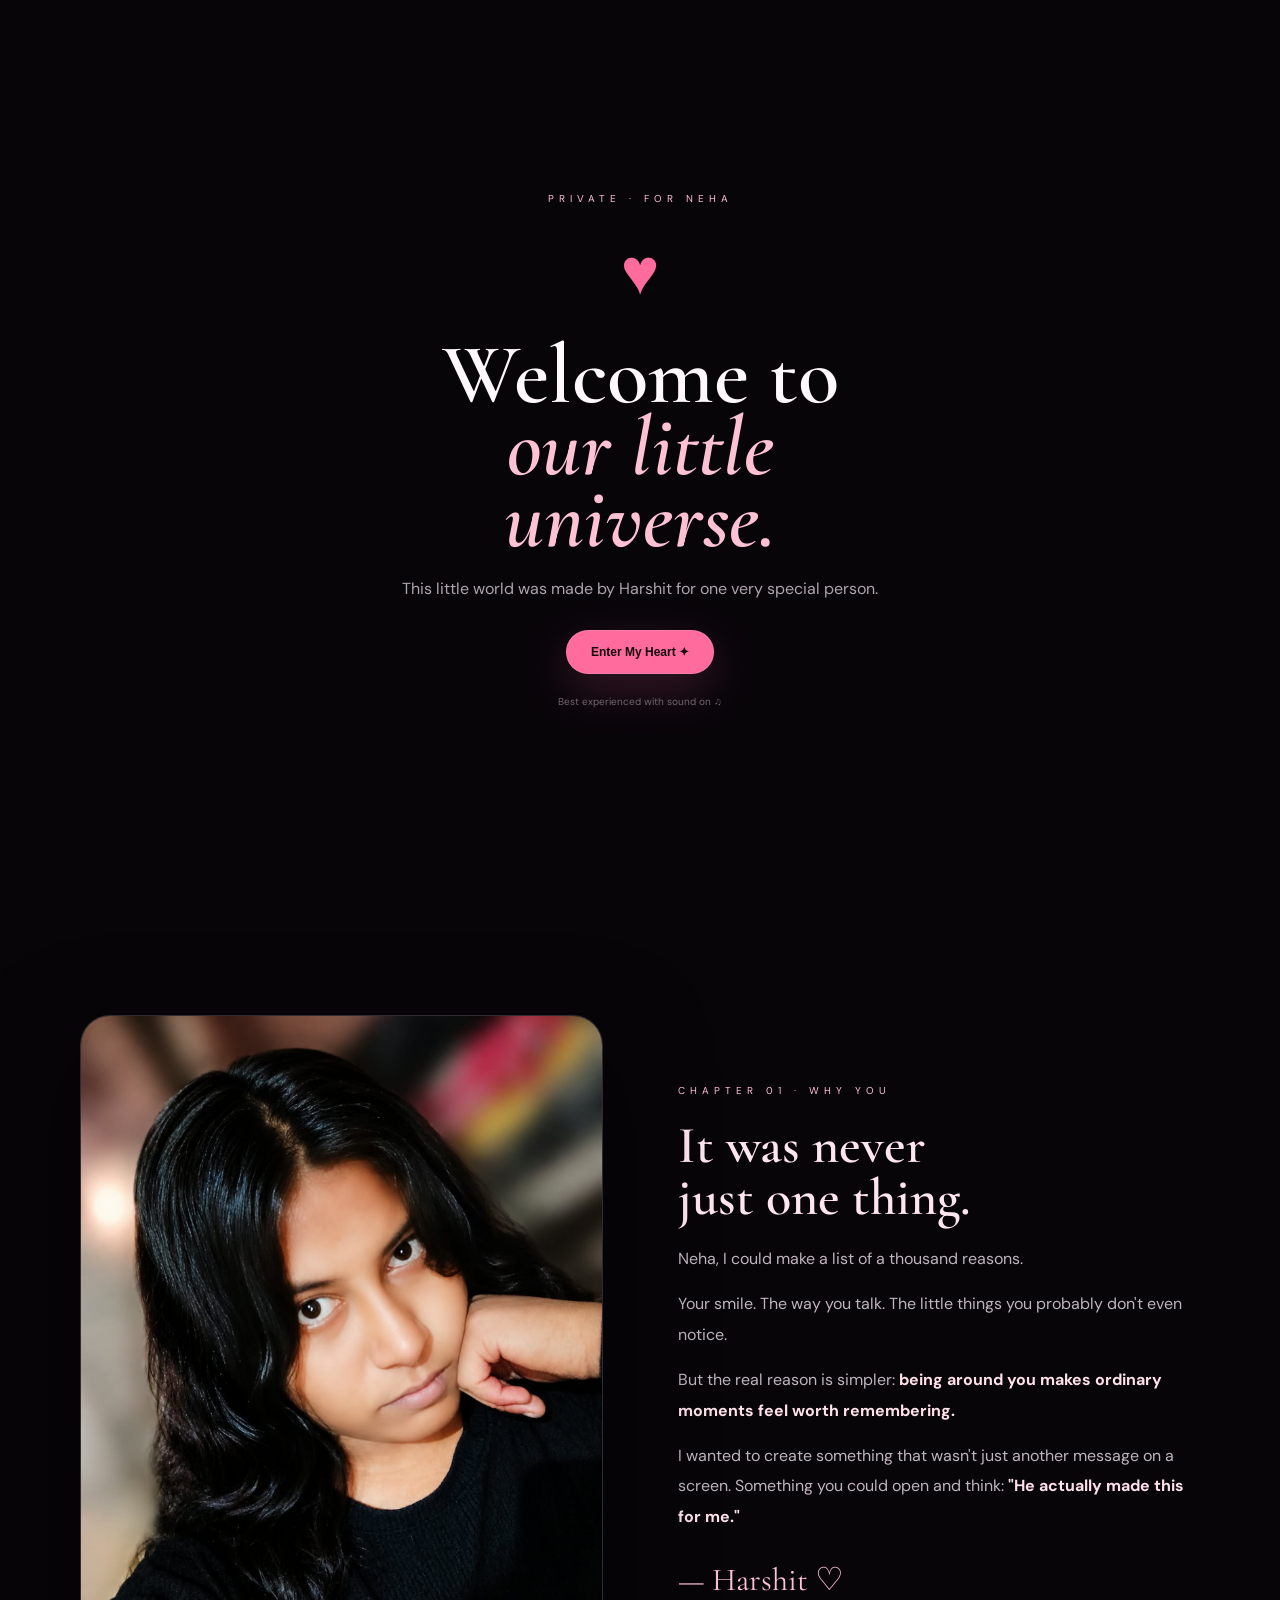
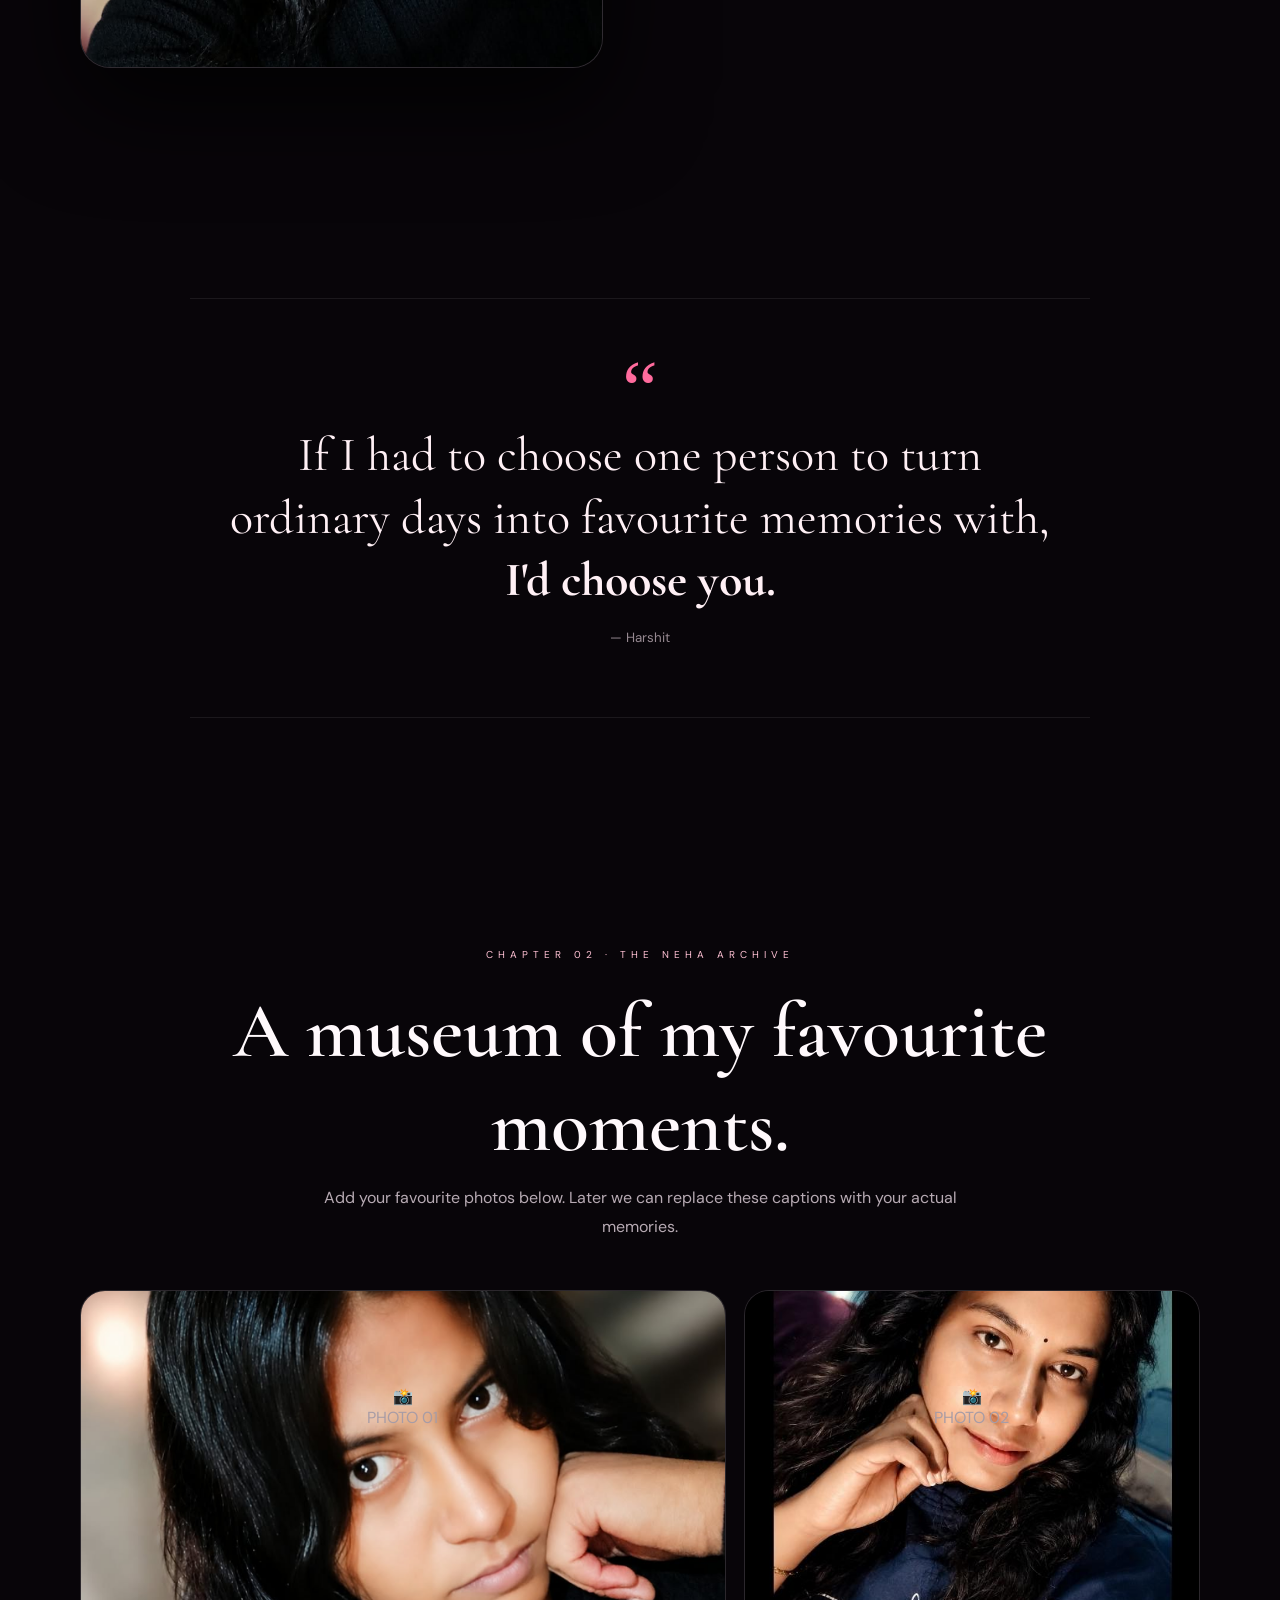
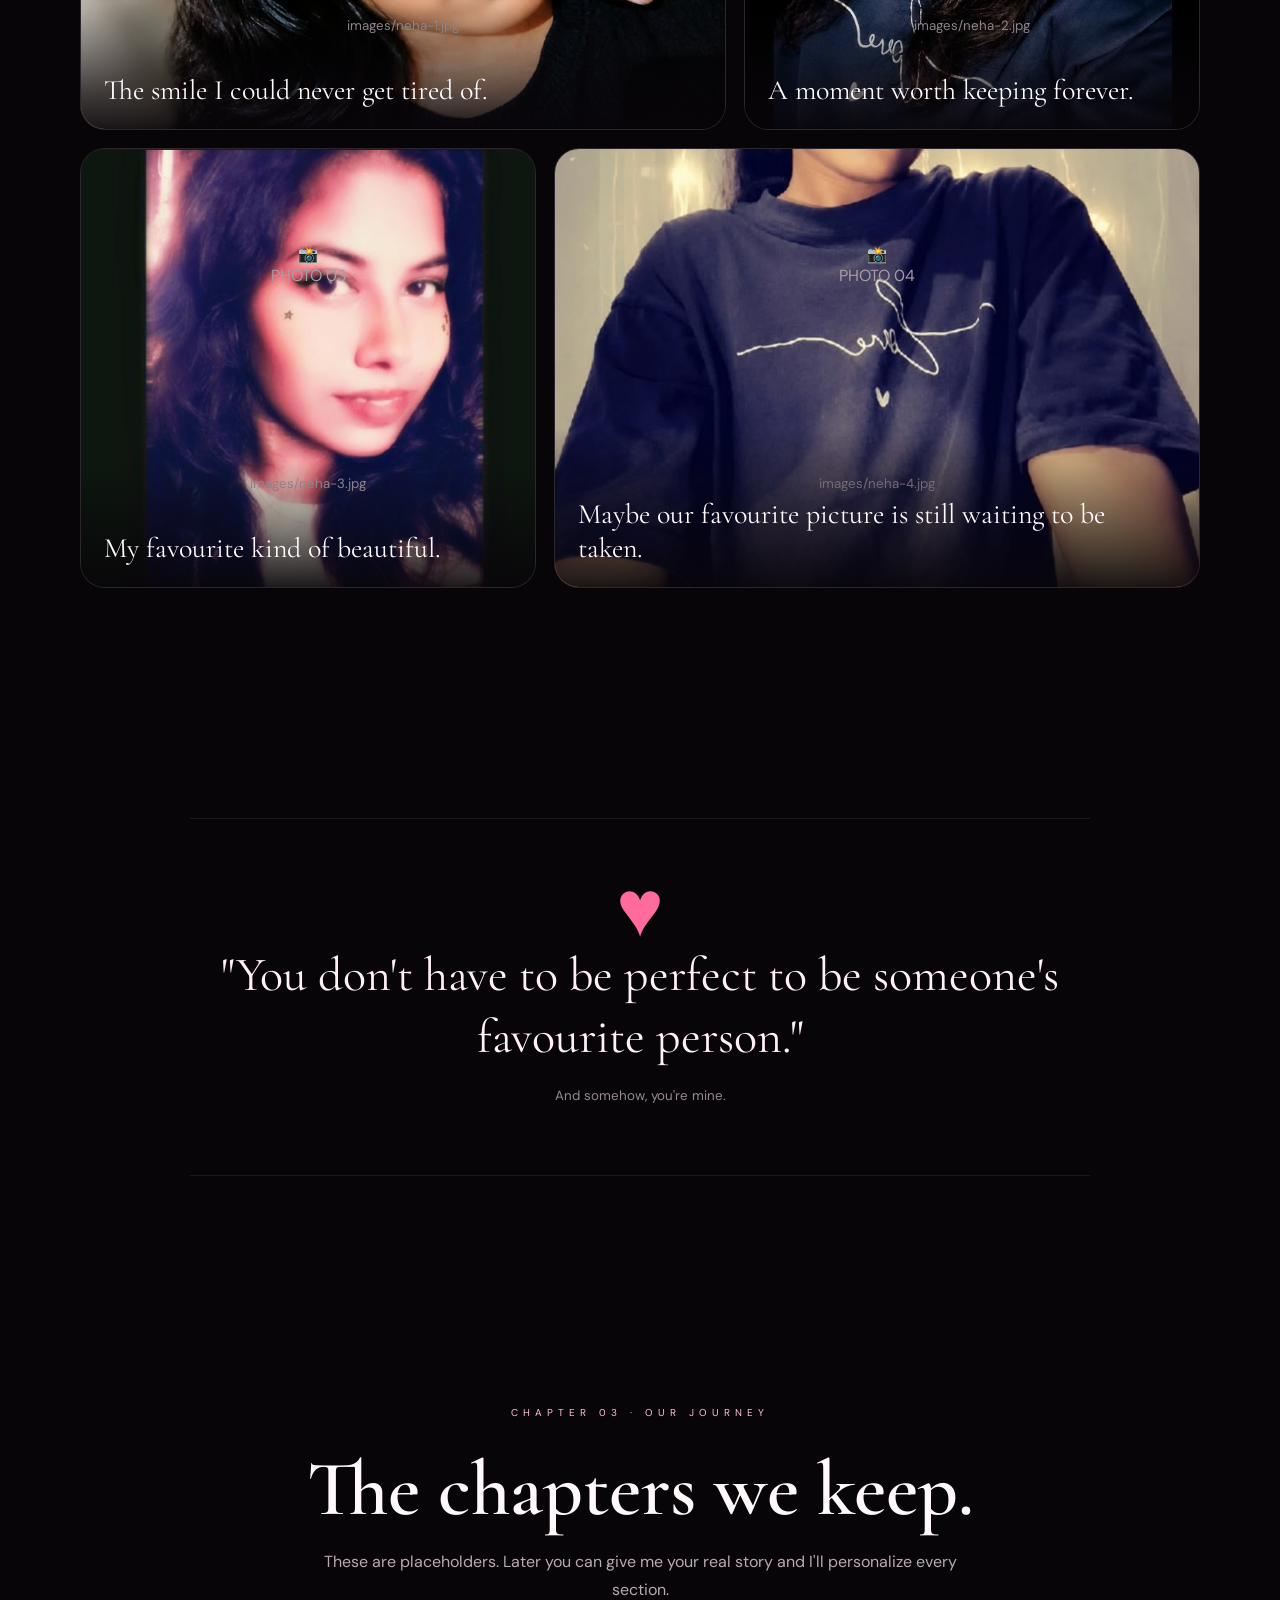
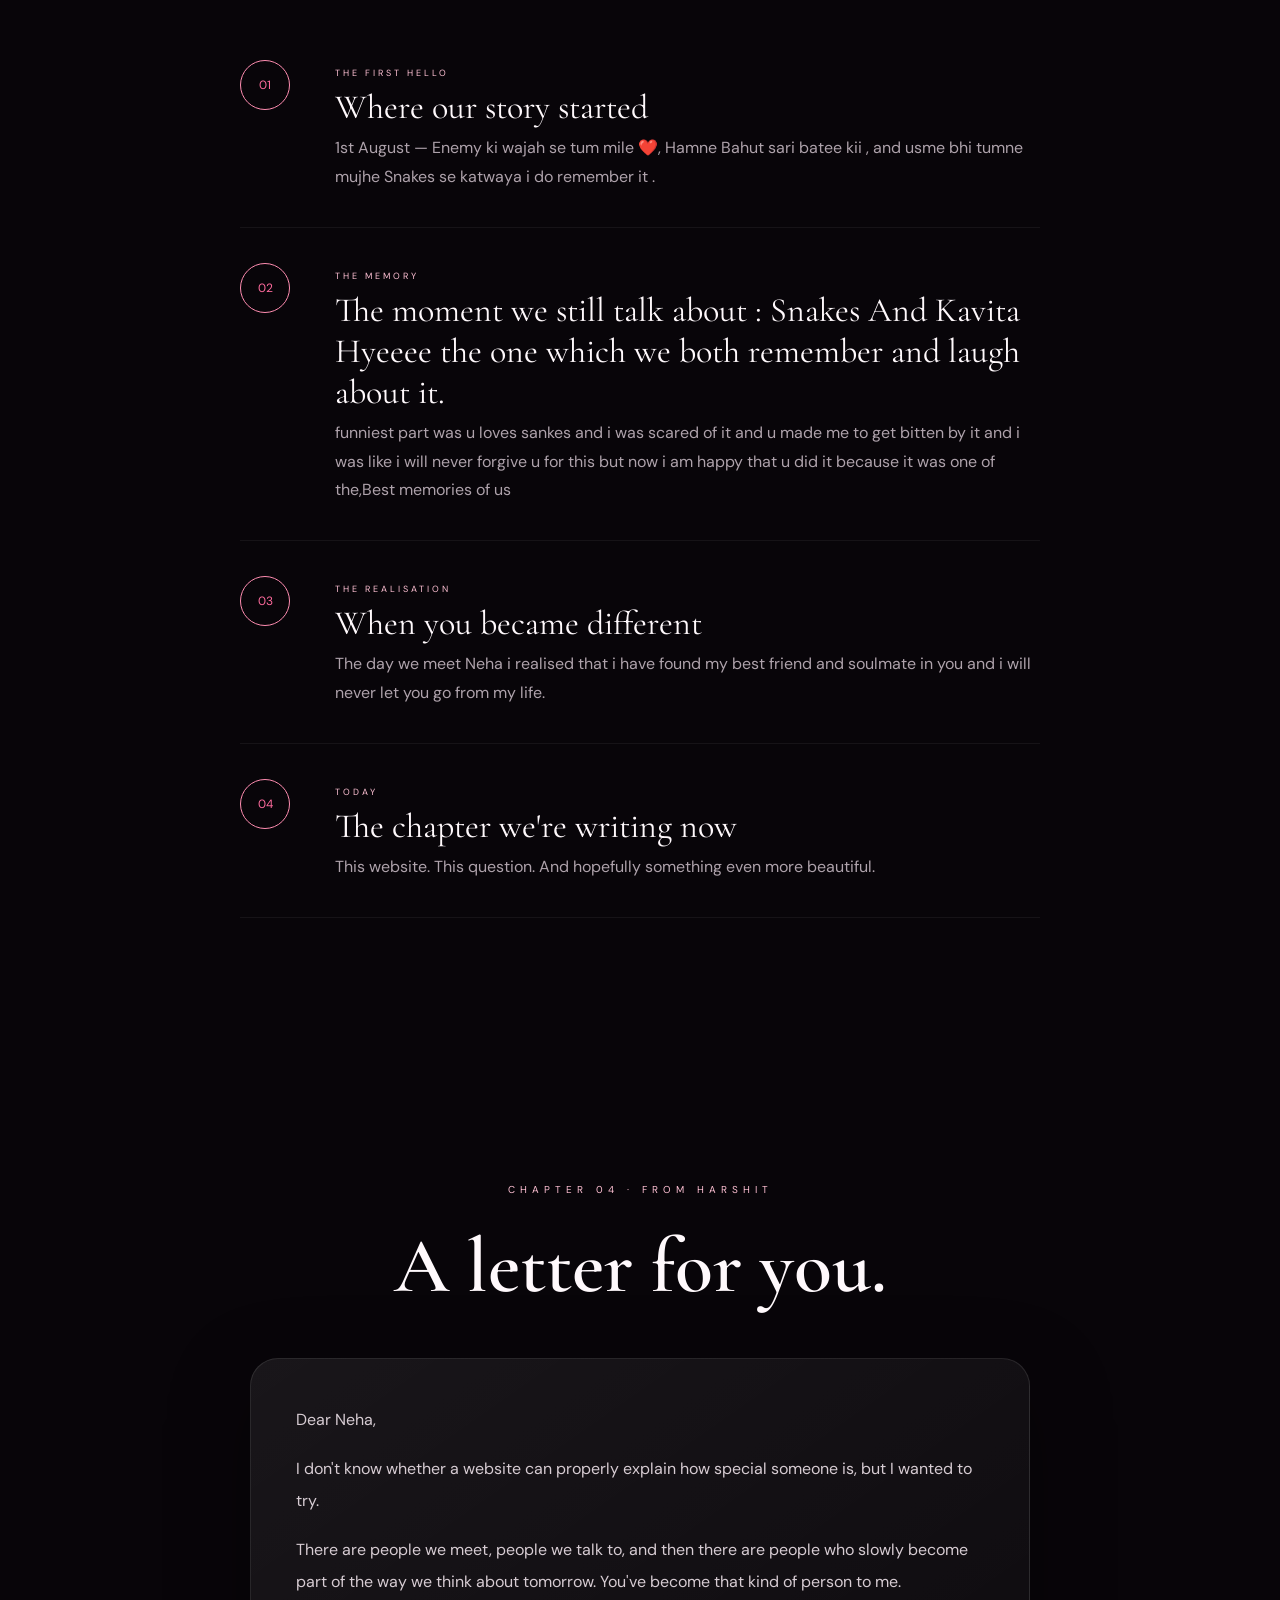
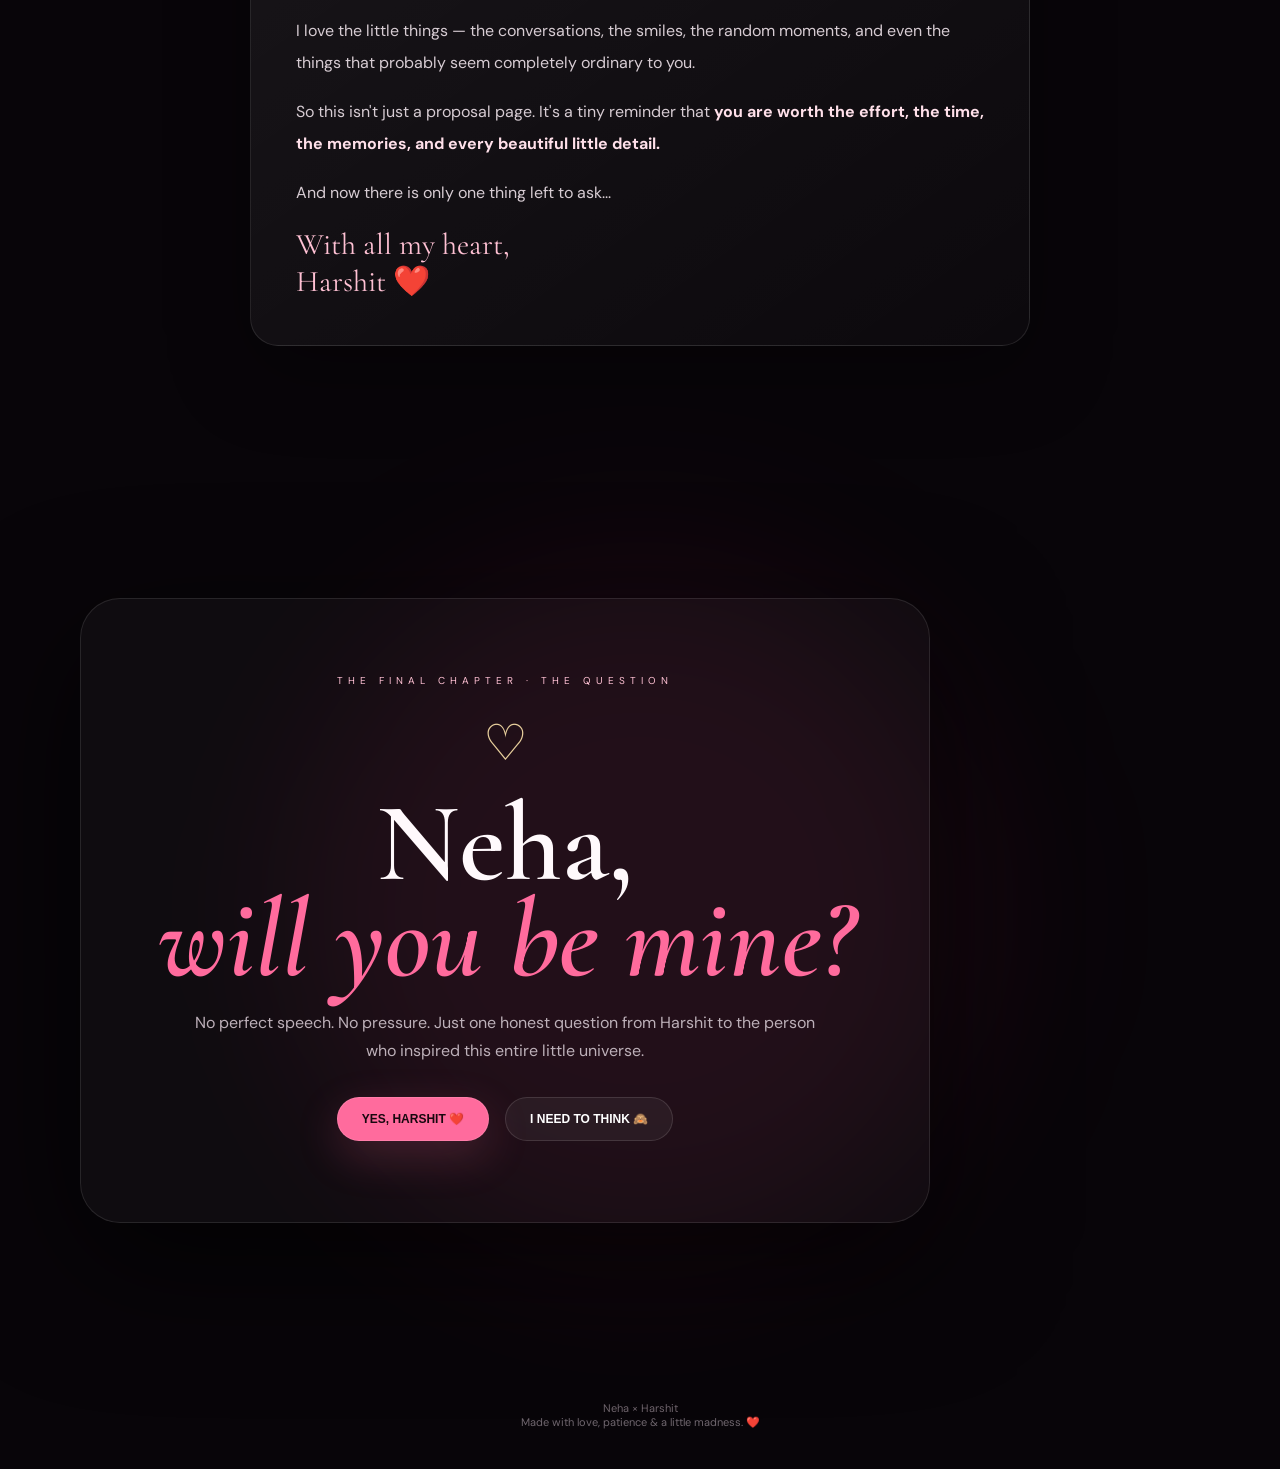
==== index.html @ 9fe224f8 "Rename love.html to index.html" ====
﻿<!DOCTYPE html>
<html lang="en">

<head>
    <meta charset="UTF-8">
    <meta name="viewport" content="width=device-width, initial-scale=1.0">

    <title>Neha × Harshit | Our Little Universe</title>

    <link rel="stylesheet" href="style.css">
</head>

<body>

    <!-- =========================
         LOADING SCREEN
    ========================== -->

    <div id="loader">
        <div class="loader-heart">♥</div>
        <p>building a little universe for Neha...</p>
    </div>


    <!-- =========================
         OPENING SCREEN
    ========================== -->

    <section id="gate" class="gate">

        <div class="gate-card">

            <div class="private-text">
                PRIVATE · FOR NEHA
            </div>

            <div class="big-heart">
                ♥
            </div>

            <h1>
                Welcome to<br>
                <i>our little universe.</i>
            </h1>

            <p>
                This little world was made by Harshit
                for one very special person.
            </p>

            <button id="enterBtn" class="btn primary">
                Enter My Heart ✦
            </button>

            <small>
                Best experienced with sound on ♫
            </small>

        </div>

    </section>


    <!-- =========================
         MUSIC
    ========================== -->

    <audio id="music" loop>
        <source src="music.mp3" type="audio/mpeg">
    </audio>

    <button id="musicBtn" class="music-btn">
        ♫
    </button>


    <!-- =========================
         NAVIGATION
    ========================== -->

    <nav>

        <div class="nav-inner">

            <a href="#home" class="logo">
                N <span>♥</span> H
            </a>

            <div class="nav-links">

                <a href="#story">Story</a>

                <a href="#gallery">Memories</a>

                <a href="#timeline">Journey</a>

                <a href="#letter">Letter</a>

                <a href="#proposal">♥</a>

            </div>

        </div>

    </nav>


    <main id="home">


        <!-- =========================
             HERO
        ========================== -->

        <section class="hero">

            <div class="orbit orbit-one"></div>
            <div class="orbit orbit-two"></div>

            <div class="hero-content reveal">

                <div class="eyebrow">
                    A DIGITAL LOVE LETTER
                </div>

                <h1>
                    Neha
                    <span>×</span>
                    Harshit
                </h1>

                <p class="hero-description">

                    Some people become memories.

                    <br>

                    <strong>
                        Some people become home.
                    </strong>

                </p>

                <div class="hero-buttons">

                    <a href="#story" class="btn primary">
                        Begin Our Story ↓
                    </a>

                    <a href="#gallery" class="btn glass">
                        Open Memories
                    </a>

                </div>

            </div>

            <div class="scroll-hint">
                SCROLL TO DISCOVER
                <br>
                ↓
            </div>

        </section>



        <!-- =========================
             STORY
        ========================== -->

        <section id="story" class="section">

            <div class="wrap">

                <div class="split reveal">


                    <!-- MAIN PHOTO -->

                    <div class="photo-frame">

                        <img
                            src="neha-1.png"
                            alt="Neha"
                            onerror="this.style.display='none'; document.getElementById('mainPhotoFallback').style.display='grid';"
                        >

                        <div
                            id="mainPhotoFallback"
                            class="photo-fallback"
                        >

                            <div>

                                <span class="camera">
                                    📷
                                </span>

                                <strong>
                                    NEHA'S MAIN PHOTO
                                </strong>

                                <small>
                                    Put her photo here:
                                    <br>
                                    <code>
                                        images/neha-main.jpg
                                    </code>
                                </small>

                            </div>

                        </div>

                    </div>


                    <!-- STORY TEXT -->

                    <div class="story-content">

                        <div class="eyebrow">
                            CHAPTER 01 · WHY YOU
                        </div>

                        <h2>
                            It was never
                            <br>
                            just one thing.
                        </h2>

                        <p>
                            Neha, I could make a list of a thousand
                            reasons.
                        </p>

                        <p>
                            Your smile.
                            The way you talk.
                            The little things you probably don't
                            even notice.
                        </p>

                        <p>

                            But the real reason is simpler:

                            <strong>
                                being around you makes ordinary
                                moments feel worth remembering.
                            </strong>

                        </p>

                        <p>

                            I wanted to create something that wasn't
                            just another message on a screen.

                            Something you could open and think:

                            <strong>
                                "He actually made this for me."
                            </strong>

                        </p>

                        <div class="signature">
                            — Harshit ♡
                        </div>

                    </div>

                </div>

            </div>

        </section>



        <!-- =========================
             QUOTE
        ========================== -->

        <section class="section quote-section">

            <div class="wrap">

                <div class="quote reveal">

                    <div class="quote-mark">
                        “
                    </div>

                    <p>

                        If I had to choose one person
                        to turn ordinary days into
                        favourite memories with,

                        <strong>
                            I'd choose you.
                        </strong>

                    </p>

                    <small>
                        — Harshit
                    </small>

                </div>

            </div>

        </section>



        <!-- =========================
             PHOTO GALLERY
        ========================== -->

        <section id="gallery" class="section">

            <div class="wrap">

                <div class="eyebrow center">
                    CHAPTER 02 · THE NEHA ARCHIVE
                </div>

                <h2 class="section-title center">
                    A museum of my favourite moments.
                </h2>

                <p class="lead center">

                    Add your favourite photos below.
                    Later we can replace these captions
                    with your actual memories.

                </p>


                <div class="gallery">


                    <!-- PHOTO 1 -->

                    <figure class="memory memory-large reveal">

                        <img
                            src="neha-1.png"
                            alt="Neha memory"
                            onerror="this.style.display='none'"
                        >

                        <div class="image-placeholder">

                            📸

                            <br>

                            PHOTO 01

                            <small>
                                images/neha-1.jpg
                            </small>

                        </div>

                        <figcaption>
                            The smile I could never get tired of.
                        </figcaption>

                    </figure>



                    <!-- PHOTO 2 -->

                    <figure class="memory reveal">

                        <img
                            src="neha-2.jpeg"
                            alt="Neha memory"
                            onerror="this.style.display='none'"
                        >

                        <div class="image-placeholder">

                            📸

                            <br>

                            PHOTO 02

                            <small>
                                images/neha-2.jpg
                            </small>

                        </div>

                        <figcaption>
                            A moment worth keeping forever.
                        </figcaption>

                    </figure>



                    <!-- PHOTO 3 -->

                    <figure class="memory reveal">

                        <img
                            src="pta ni kon hai .png"
                            alt="Neha memory"
                            onerror="this.style.display='none'"
                        >

                        <div class="image-placeholder">

                            📸

                            <br>

                            PHOTO 03

                            <small>
                                images/neha-3.jpg
                            </small>

                        </div>

                        <figcaption>
                            My favourite kind of beautiful.
                        </figcaption>

                    </figure>



                    <!-- PHOTO 4 -->

                    <figure class="memory memory-large reveal">

                        <img
                            src="ggbilkul.jpeg  "
                            alt="Neha memory"
                            onerror="this.style.display='none'"
                        >

                        <div class="image-placeholder">

                            📸

                            <br>

                            PHOTO 04

                            <small>
                                images/neha-4.jpg
                            </small>

                        </div>

                        <figcaption>
                            Maybe our favourite picture is
                            still waiting to be taken.
                        </figcaption>

                    </figure>

                </div>

            </div>

        </section>



        <!-- =========================
             SECOND QUOTE
        ========================== -->

        <section class="section">

            <div class="wrap">

                <div class="quote reveal">

                    <div class="quote-mark">
                        ♥
                    </div>

                    <p>

                        "You don't have to be perfect
                        to be someone's favourite person."

                    </p>

                    <small>
                        And somehow, you're mine.
                    </small>

                </div>

            </div>

        </section>



        <!-- =========================
             TIMELINE
        ========================== -->

        <section id="timeline" class="section">

            <div class="wrap">

                <div class="eyebrow center">
                    CHAPTER 03 · OUR JOURNEY
                </div>

                <h2 class="section-title center">
                    The chapters we keep.
                </h2>

                <p class="lead center">

                    These are placeholders.
                    Later you can give me your real story
                    and I'll personalize every section.

                </p>


                <div class="timeline">


                    <article class="moment reveal">

                        <div class="moment-number">
                            01
                        </div>

                        <div>

                            <span>
                                THE FIRST HELLO
                            </span>

                            <h3>
                                Where our story started
                            </h3>

                            <p>
                                1st August — Enemy ki wajah se tum mile ❤️,
                                Hamne Bahut sari batee kii , and usme bhi tumne mujhe Snakes se katwaya i do remember it .
                            </p>

                        </div>

                    </article>



                    <article class="moment reveal">

                        <div class="moment-number">
                            02
                        </div>

                        <div>

                            <span>
                                THE MEMORY
                            </span>

                            <h3>
                                The moment we still talk about : Snakes And Kavita Hyeeee the one which we both remember and laugh about it.
                            </h3>

                            <p>
                                funniest part was u loves sankes and i was scared of it and u made me to get bitten by it and i was like i will never forgive u for this but now i am happy that u did it because it was one of the,Best memories of us 
                               
                            </p>

                        </div>

                    </article>



                    <article class="moment reveal">

                        <div class="moment-number">
                            03
                        </div>

                        <div>

                            <span>
                                THE REALISATION
                            </span>

                            <h3>
                                When you became different
                            </h3>

                            <p>
                                The day we meet Neha i realised that i have found my best friend and soulmate in you and i will never let you go from my life.
                            </p>

                        </div>

                    </article>



                    <article class="moment reveal">

                        <div class="moment-number">
                            04
                        </div>

                        <div>

                            <span>
                                TODAY
                            </span>

                            <h3>
                                The chapter we're writing now
                            </h3>

                            <p>
                                This website.
                                This question.
                                And hopefully something
                                even more beautiful.
                            </p>

                        </div>

                    </article>

                </div>

            </div>

        </section>



        <!-- =========================
             LOVE LETTER
        ========================== -->

        <section id="letter" class="section">

            <div class="wrap">

                <div class="eyebrow center">
                    CHAPTER 04 · FROM HARSHIT
                </div>

                <h2 class="section-title center">
                    A letter for you.
                </h2>

                <div class="letter reveal">

                    <p>
                        Dear Neha,
                    </p>

                    <p>

                        I don't know whether a website
                        can properly explain how special
                        someone is, but I wanted to try.

                    </p>

                    <p>

                        There are people we meet,
                        people we talk to, and then there
                        are people who slowly become part
                        of the way we think about tomorrow.

                        You've become that kind of person
                        to me.

                    </p>

                    <p>

                        I love the little things —
                        the conversations, the smiles,
                        the random moments, and even
                        the things that probably seem
                        completely ordinary to you.

                    </p>

                    <p>

                        So this isn't just a proposal page.

                        It's a tiny reminder that

                        <strong>
                            you are worth the effort,
                            the time, the memories,
                            and every beautiful little detail.
                        </strong>

                    </p>

                    <p>

                        And now there is only one thing
                        left to ask...

                    </p>

                    <div class="letter-sign">

                        With all my heart,

                        <br>

                        Harshit ❤️

                    </div>

                </div>

            </div>

        </section>



        <!-- =========================
             FINAL PROPOSAL
        ========================== -->

        <section id="proposal" class="proposal section">

            <div class="proposal-glow"></div>

            <div class="wrap">

                <div class="proposal-card reveal">

                    <div class="eyebrow">
                        THE FINAL CHAPTER · THE QUESTION
                    </div>

                    <div class="proposal-heart">
                        ♡
                    </div>

                    <h2>

                        Neha,

                        <br>

                        <i>
                            will you be mine?
                        </i>

                    </h2>

                    <p>

                        No perfect speech.
                        No pressure.

                        Just one honest question
                        from Harshit to the person
                        who inspired this entire
                        little universe.

                    </p>


                    <div class="choices">

                        <button
                            id="yesBtn"
                            class="btn primary"
                        >
                            YES, HARSHIT ❤️
                        </button>

                        <button
                            id="noBtn"
                            class="btn glass"
                        >
                            I NEED TO THINK 🙈
                        </button>

                    </div>


                    <div id="yesMessage">

                        <strong>
                            You just made one very
                            happy Harshit. 🥹❤️
                        </strong>

                        <br><br>

                        Now let's make the next
                        chapter ours.

                    </div>

                </div>

            </div>

        </section>

    </main>



    <!-- =========================
         FOOTER
    ========================== -->

    <footer>

        Neha × Harshit

        <br>

        Made with love, patience
        & a little madness. ❤️

    </footer>


    <script src="script.js"></script>

</body>

</html>
---- style.css ----
@import url('https://fonts.googleapis.com/css2?family=Cormorant+Garamond:wght@500;600;700&family=DM+Sans:wght@400;500;600;700&display=swap');


/* =========================
   VARIABLES
========================= */

:root {

    --background: #080509;

    --panel: #130e14;

    --pink: #ff6b9d;

    --rose: #ffc1d4;

    --gold: #e8cf9d;

    --white: #fff9fc;

    --muted: #b7aab3;

}


/* =========================
   RESET
========================= */

* {

    margin: 0;

    padding: 0;

    box-sizing: border-box;

}


html {

    scroll-behavior: smooth;

}


body {

    background: var(--background);

    color: var(--white);

    font-family: "DM Sans", sans-serif;

    overflow-x: hidden;

}


/* =========================
   BACKGROUND
========================= */

body::before {

    content: "";

    position: fixed;

    inset: 0;

    z-index: -3;

    background:

        radial-gradient(
            circle at 10% 10%,
            #8c174b55,
            transparent 28%
        ),

        radial-gradient(
            circle at 90% 20%,
            #55247b55,
            transparent 30%
        ),

        radial-gradient(
            circle at 50% 100%,
            #42152e55,
            transparent 36%
        ),

        #080509;

}


/* subtle cinematic texture */

body::after {

    content: "";

    position: fixed;

    inset: 0;

    pointer-events: none;

    z-index: 90;

    opacity: .12;

    background:

        linear-gradient(
            transparent 50%,
            rgba(255,255,255,.04) 50%
        );

    background-size: 100% 4px;

}


/* =========================
   CONTAINER
========================= */

.wrap {

    width: min(1120px, 92%);

    margin: auto;

}


.center {

    text-align: center;

}


/* =========================
   NAVIGATION
========================= */

nav {

    position: fixed;

    top: 0;

    left: 0;

    right: 0;

    z-index: 60;

    padding: 17px 0;

    background:

        linear-gradient(
            #080509ee,
            transparent
        );

    backdrop-filter: blur(10px);

}


.nav-inner {

    width: min(1120px, 92%);

    margin: auto;

    display: flex;

    justify-content: space-between;

    align-items: center;

}


.logo {

    font:

        28px "Cormorant Garamond";

    color: white;

    text-decoration: none;

}


.logo span {

    color: var(--pink);

}


.nav-links {

    display: flex;

    gap: 25px;

}


.nav-links a {

    font-size: 11px;

    letter-spacing: 1px;

    color: #d9ccd4;

    text-decoration: none;

    transition: .2s;

}


.nav-links a:hover {

    color: white;

}


/* =========================
   HERO
========================= */

.hero {

    min-height: 100vh;

    display: grid;

    place-items: center;

    text-align: center;

    position: relative;

    overflow: hidden;

    padding: 90px 0;

}


.hero-content {

    position: relative;

    z-index: 2;

}


.orbit {

    position: absolute;

    border:

        1px solid

        rgba(255,255,255,.07);

    border-radius: 50%;

    width: 650px;

    height: 650px;

    animation:

        spin 35s linear infinite;

}


.orbit-one::after {

    content: "♥";

    position: absolute;

    top: -12px;

    left: 50%;

    color: var(--pink);

}


.orbit-two {

    width: 430px;

    height: 430px;

    animation-direction: reverse;

    animation-duration: 22s;

}


@keyframes spin {

    to {

        transform: rotate(360deg);

    }

}


.eyebrow {

    font-size: 10px;

    letter-spacing: 5px;

    color: var(--rose);

    margin-bottom: 23px;

}


.hero h1 {

    font:

        600 clamp(75px,14vw,155px)/.72

        "Cormorant Garamond";

    letter-spacing: -3px;

}


.hero h1 span {

    font-size: .55em;

    color: var(--rose);

    font-style: italic;

}


.hero-description {

    font-size: 17px;

    line-height: 1.9;

    color: #cbbfc7;

    margin: 38px auto 25px;

}


.hero-buttons {

    margin-top: 20px;

}


.btn {

    border:

        1px solid

        rgba(255,255,255,.12);

    border-radius: 999px;

    padding: 14px 24px;

    margin: 6px;

    cursor: pointer;

    font-weight: 700;

    font-size: 12px;

    transition: .25s;

}


.btn:hover {

    transform:

        translateY(-3px)

        scale(1.02);

}


.primary {

    background: var(--pink);

    color: #17070e;

    box-shadow:

        0 15px 45px

        rgba(255,107,157,.2);

}


.glass {

    background: rgba(255,255,255,.05);

    color: white;

}


.scroll-hint {

    position: absolute;

    bottom: 28px;

    left: 50%;

    transform: translateX(-50%);

    font-size: 9px;

    letter-spacing: 3px;

    color: #80737c;

}


/* =========================
   SECTIONS
========================= */

.section {

    padding: 115px 0;

}


.section-title {

    font:

        600 clamp(45px,7vw,78px)

        "Cormorant Garamond";

}


.lead {

    max-width: 680px;

    margin: 12px auto 48px;

    color: var(--muted);

    line-height: 1.8;

}


/* =========================
   STORY
========================= */

.split {

    display: grid;

    grid-template-columns: 1fr 1fr;

    gap: 75px;

    align-items: center;

}


.photo-frame {

    aspect-ratio: 4 / 5;

    border-radius: 30px;

    overflow: hidden;

    background: var(--panel);

    border:

        1px solid

        rgba(255,255,255,.12);

    box-shadow:

        0 35px 100px

        rgba(0,0,0,.8);

    position: relative;

}


.photo-frame img {

    width: 100%;

    height: 100%;

    object-fit: cover;

}


.photo-fallback {

    height: 100%;

    display: grid;

    place-items: center;

    text-align: center;

    color: #a89ca5;

    padding: 30px;

}


.camera {

    display: block;

    font-size: 60px;

    margin-bottom: 15px;

}


.photo-fallback small {

    display: block;

    margin-top: 15px;

}


code {

    color: var(--rose);

}


.story-content h2 {

    font:

        600 52px/1

        "Cormorant Garamond";

    color: #ffe5ee;

    margin-bottom: 20px;

}


.story-content p {

    color: #c0b4bd;

    line-height: 1.9;

    margin-bottom: 15px;

}


.story-content strong {

    color: #ffe1ea;

}


.signature {

    font:

        32px "Cormorant Garamond";

    color: var(--rose);

    margin-top: 28px;

}


/* =========================
   QUOTES
========================= */

.quote {

    max-width: 900px;

    margin: auto;

    padding: 70px 25px;

    border-top:

        1px solid

        rgba(255,255,255,.08);

    border-bottom:

        1px solid

        rgba(255,255,255,.08);

    text-align: center;

}


.quote-mark {

    font:

        80px Georgia;

    color: var(--pink);

    line-height: .5;

}


.quote p {

    font:

        clamp(30px,4vw,48px)/1.3

        "Cormorant Garamond";

    margin: 15px 0;

    color: #fff0f5;

}


.quote small {

    color: #968991;

}


/* =========================
   GALLERY
========================= */

.gallery {

    display: grid;

    grid-template-columns:

        repeat(12, 1fr);

    gap: 18px;

}


.memory {

    height: 440px;

    border-radius: 25px;

    overflow: hidden;

    position: relative;

    background: var(--panel);

    border:

        1px solid

        rgba(255,255,255,.1);

}


.memory-large {

    grid-column: span 7;

}


.memory:not(.memory-large) {

    grid-column: span 5;

}


.memory img {

    width: 100%;

    height: 100%;

    object-fit: cover;

    transition: .7s;

}


.memory:hover img {

    transform: scale(1.06);

}


.memory figcaption {

    position: absolute;

    left: 0;

    right: 0;

    bottom: 0;

    padding:

        70px

        23px

        22px;

    background:

        linear-gradient(

            transparent,

            #080509e8

        );

    font:

        28px "Cormorant Garamond";

}


.image-placeholder {

    position: absolute;

    inset: 0;

    display: grid;

    place-items: center;

    text-align: center;

    color: #a89ca5;

}


.image-placeholder small {

    display: block;

}


/* =========================
   TIMELINE
========================= */

.timeline {

    max-width: 800px;

    margin:

        55px auto 0;

}


.moment {

    display: grid;

    grid-template-columns:

        70px 1fr;

    gap: 25px;

    margin: 35px 0;

    padding-bottom: 35px;

    border-bottom:

        1px solid

        rgba(255,255,255,.06);

}


.moment-number {

    height: 50px;

    width: 50px;

    border:

        1px solid

        #ff8db1;

    border-radius: 50%;

    display: grid;

    place-items: center;

    color: var(--pink);

    font-size: 12px;

}


.moment span {

    font-size: 9px;

    letter-spacing: 3px;

    color: var(--rose);

}


.moment h3 {

    font:

        34px "Cormorant Garamond";

    margin: 6px 0;

}


.moment p {

    color: #aea2ab;

    line-height: 1.8;

}


/* =========================
   LETTER
========================= */

.letter {

    max-width: 780px;

    margin:

        45px auto 0;

    padding: 45px;

    border-radius: 28px;

    background:

        linear-gradient(

            145deg,

            rgba(255,255,255,.07),

            rgba(255,255,255,.02)

        );

    border:

        1px solid

        rgba(255,255,255,.1);

    color: #d7ccd3;

    line-height: 2;

    box-shadow:

        0 25px 80px

        rgba(0,0,0,.35);

}


.letter p {

    margin-bottom: 17px;

}


.letter strong {

    color: #ffe0ea;

}


.letter-sign {

    font:

        30px "Cormorant Garamond";

    color: var(--rose);

}


/* =========================
   PROPOSAL
========================= */

.proposal {

    min-height: 100vh;

    display: grid;

    place-items: center;

    text-align: center;

    position: relative;

}


.proposal-glow {

    position: absolute;

    width: 700px;

    height: 700px;

    border-radius: 50%;

    background:

        rgba(255,54,122,.08);

    filter: blur(90px);

}


.proposal-card {

    position: relative;

    z-index: 2;

    width: min(850px,100%);

    padding: 75px 25px;

    border-radius: 40px;

    border:

        1px solid

        rgba(255,255,255,.1);

    background:

        rgba(255,255,255,.03);

    box-shadow:

        0 40px 130px

        rgba(0,0,0,.7);

}


.proposal-heart {

    font-size: 50px;

    color: var(--gold);

    animation: pulse 2s infinite;

}


@keyframes pulse {

    50% {

        transform: scale(1.13);

    }

}


.proposal-card h2 {

    font:

        600 clamp(62px,10vw,112px)/.86

        "Cormorant Garamond";

    margin: 20px 0;

}


.proposal-card h2 i {

    color: var(--pink);

}


.proposal-card > p {

    max-width: 620px;

    margin: auto;

    color: #bdb0b9;

    line-height: 1.8;

}


.choices {

    margin-top: 25px;

}


#yesMessage {

    display: none;

    color: #ffd4e2;

    font:

        30px "Cormorant Garamond";

    margin-top: 30px;

}


/* =========================
   FOOTER
========================= */

footer {

    text-align: center;

    padding: 40px;

    color: #6f666e;

    font-size: 11px;

}


/* =========================
   LOADING
========================= */

#loader {

    position: fixed;

    inset: 0;

    background: #080509;

    z-index: 2000;

    display: grid;

    place-items: center;

    text-align: center;

    transition: 1s;

}


#loader.done {

    opacity: 0;

    visibility: hidden;

}


.loader-heart {

    font-size: 70px;

    color: var(--pink);

    animation: heartbeat 1.4s infinite;

}


@keyframes heartbeat {

    50% {

        transform: scale(1.2);

    }

}


/* =========================
   OPENING SCREEN
========================= */

.gate {

    position: fixed;

    inset: 0;

    z-index: 1000;

    display: grid;

    place-items: center;

    background: #080509;

    transition: 1s;

}


.gate.hide {

    opacity: 0;

    visibility: hidden;

}


.gate-card {

    width: min(600px,90%);

    padding: 45px 25px;

    text-align: center;

}


.private-text {

    font-size: 10px;

    letter-spacing: 5px;

    color: var(--rose);

}


.big-heart {

    font-size: 65px;

    color: var(--pink);

    margin: 25px 0;

    animation: heartbeat 1.7s infinite;

}


.gate-card h1 {

    font:

        600 clamp(48px,9vw,85px)/.85

        "Cormorant Garamond";

    margin: 20px 0;

}


.gate-card h1 i {

    color: var(--rose);

}


.gate-card p {

    color: #afa3ac;

    line-height: 1.8;

    margin-bottom: 20px;

}


.gate-card small {

    display: block;

    color: #716770;

    margin-top: 15px;

    font-size: 10px;

}


/* =========================
   MUSIC
========================= */

.music-btn {

    position: fixed;

    right: 22px;

    bottom: 22px;

    z-index: 70;

    width: 48px;

    height: 48px;

    border-radius: 50%;

    border:

        1px solid

        rgba(255,255,255,.12);

    background: rgba(255,255,255,.05);

    color: white;

    cursor: pointer;

    font-size: 20px;

}


.music-btn.playing {

    background: var(--pink);

    color: #17070e;

}


/* =========================
   REVEAL ANIMATION
========================= */

.reveal {

    opacity: 0;

    transform: translateY(35px);

    transition: 1s;

}


.reveal.show {

    opacity: 1;

    transform: none;

}


/* =========================
   FLOATING HEARTS
========================= */

.heart {

    position: fixed;

    pointer-events: none;

    z-index: 90;

    animation:

        rise 5s linear forwards;

}


@keyframes rise {

    0% {

        transform:

            translateY(0)

            scale(.7);

        opacity: 0;

    }

    10% {

        opacity: 1;

    }

    100% {

        transform:

            translateY(-110vh)

            rotate(360deg);

        opacity: 0;

    }

}


/* =========================
   MOBILE
========================= */

@media(max-width:760px) {

    .nav-links {

        display: none;

    }


    .orbit {

        width: 360px;

        height: 360px;

    }


    .orbit-two {

        width: 240px;

        height: 240px;

    }


    .split {

        grid-template-columns: 1fr;

        gap: 35px;

    }


    .gallery {

        grid-template-columns: 1fr;

    }


    .memory,
    .memory-large {

        grid-column: span 1;

        height: 420px;

    }


    .moment {

        grid-template-columns:

            55px 1fr;

    }


    .letter {

        padding: 28px;

    }


    .section {

        padding: 85px 0;

    }

}
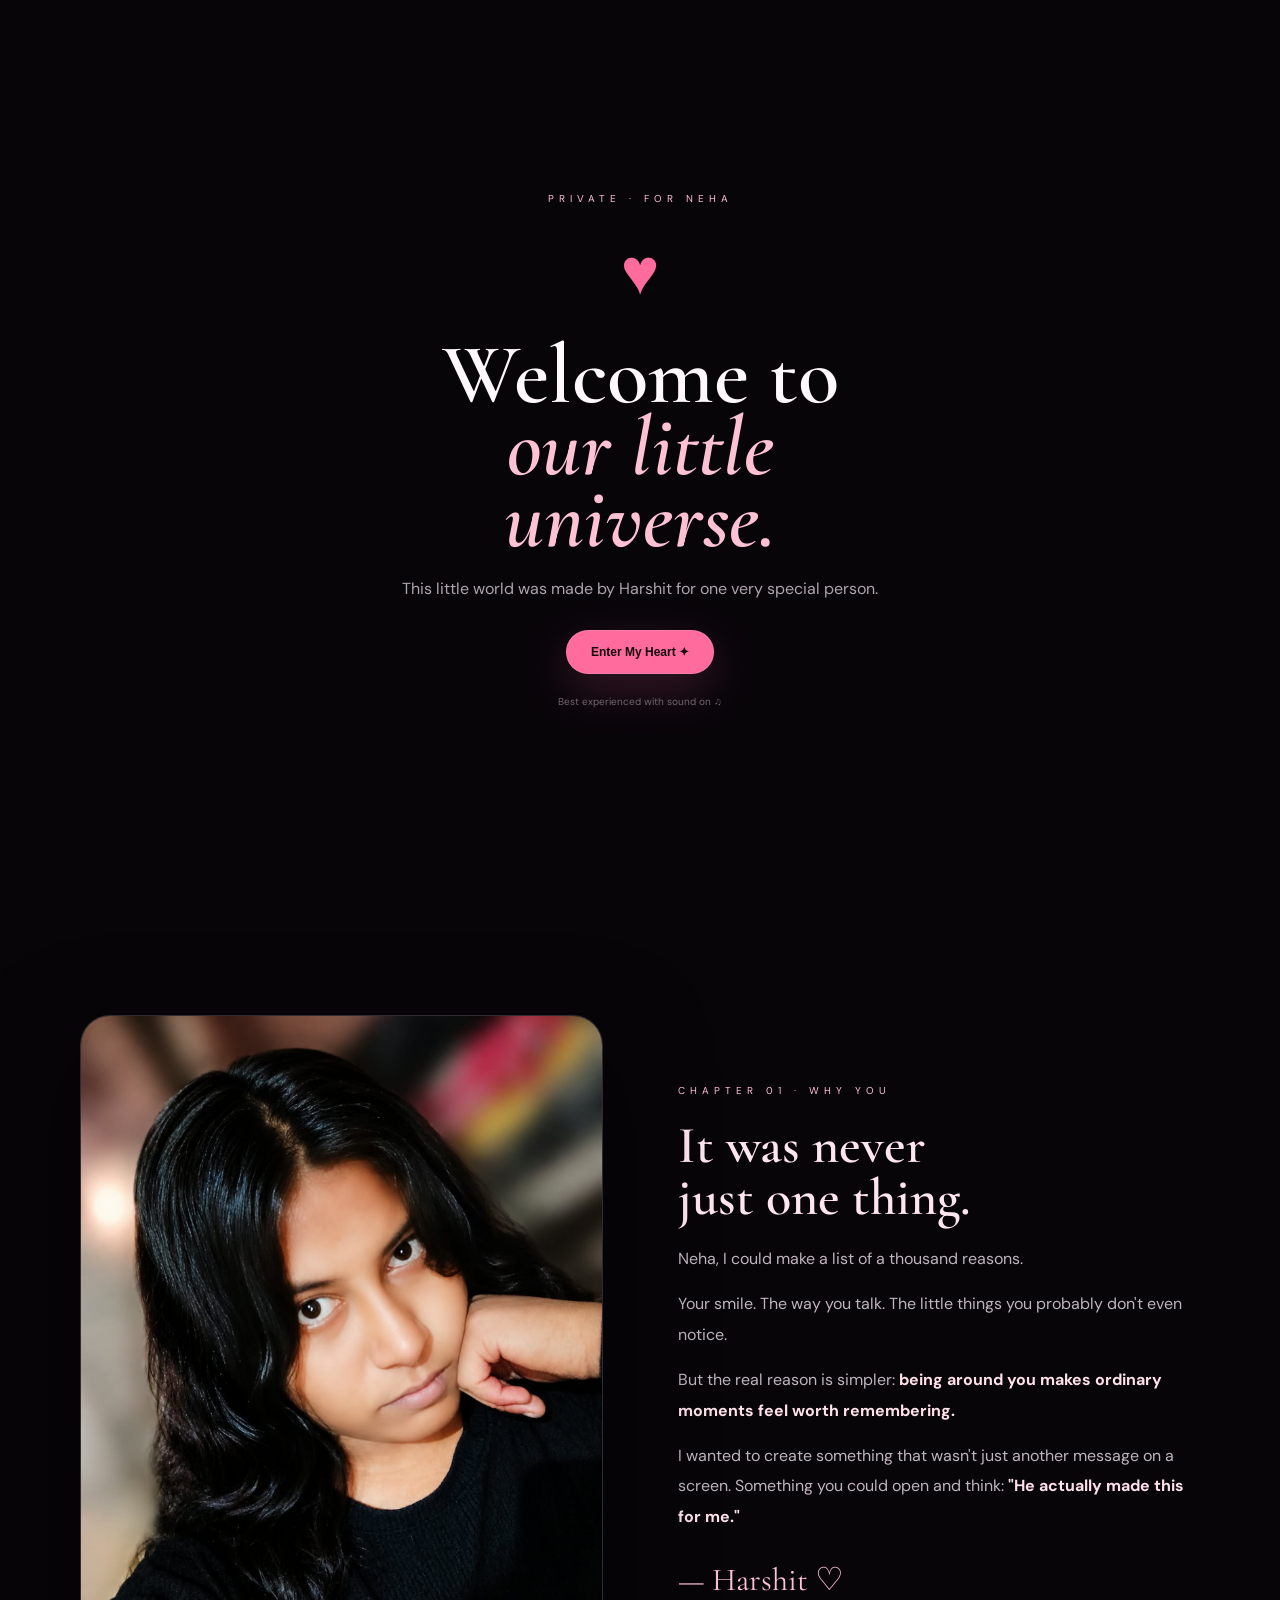
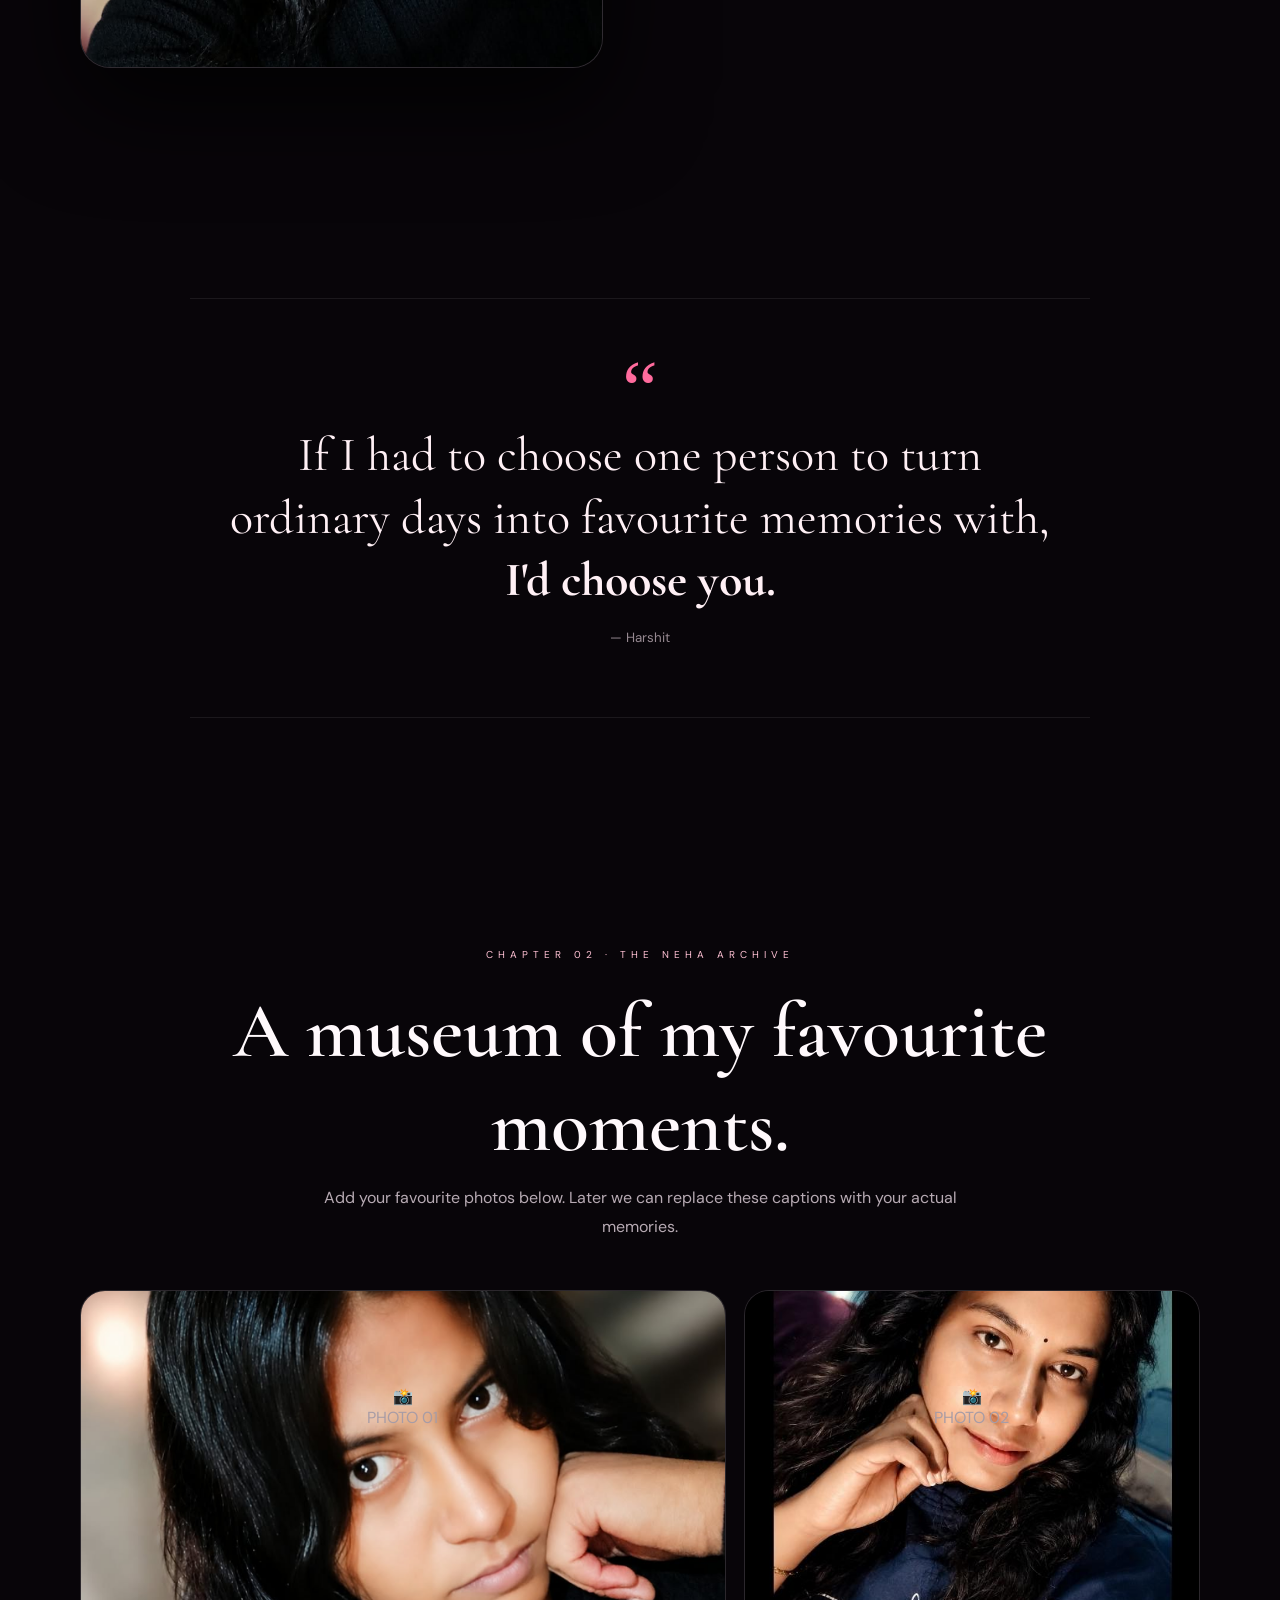
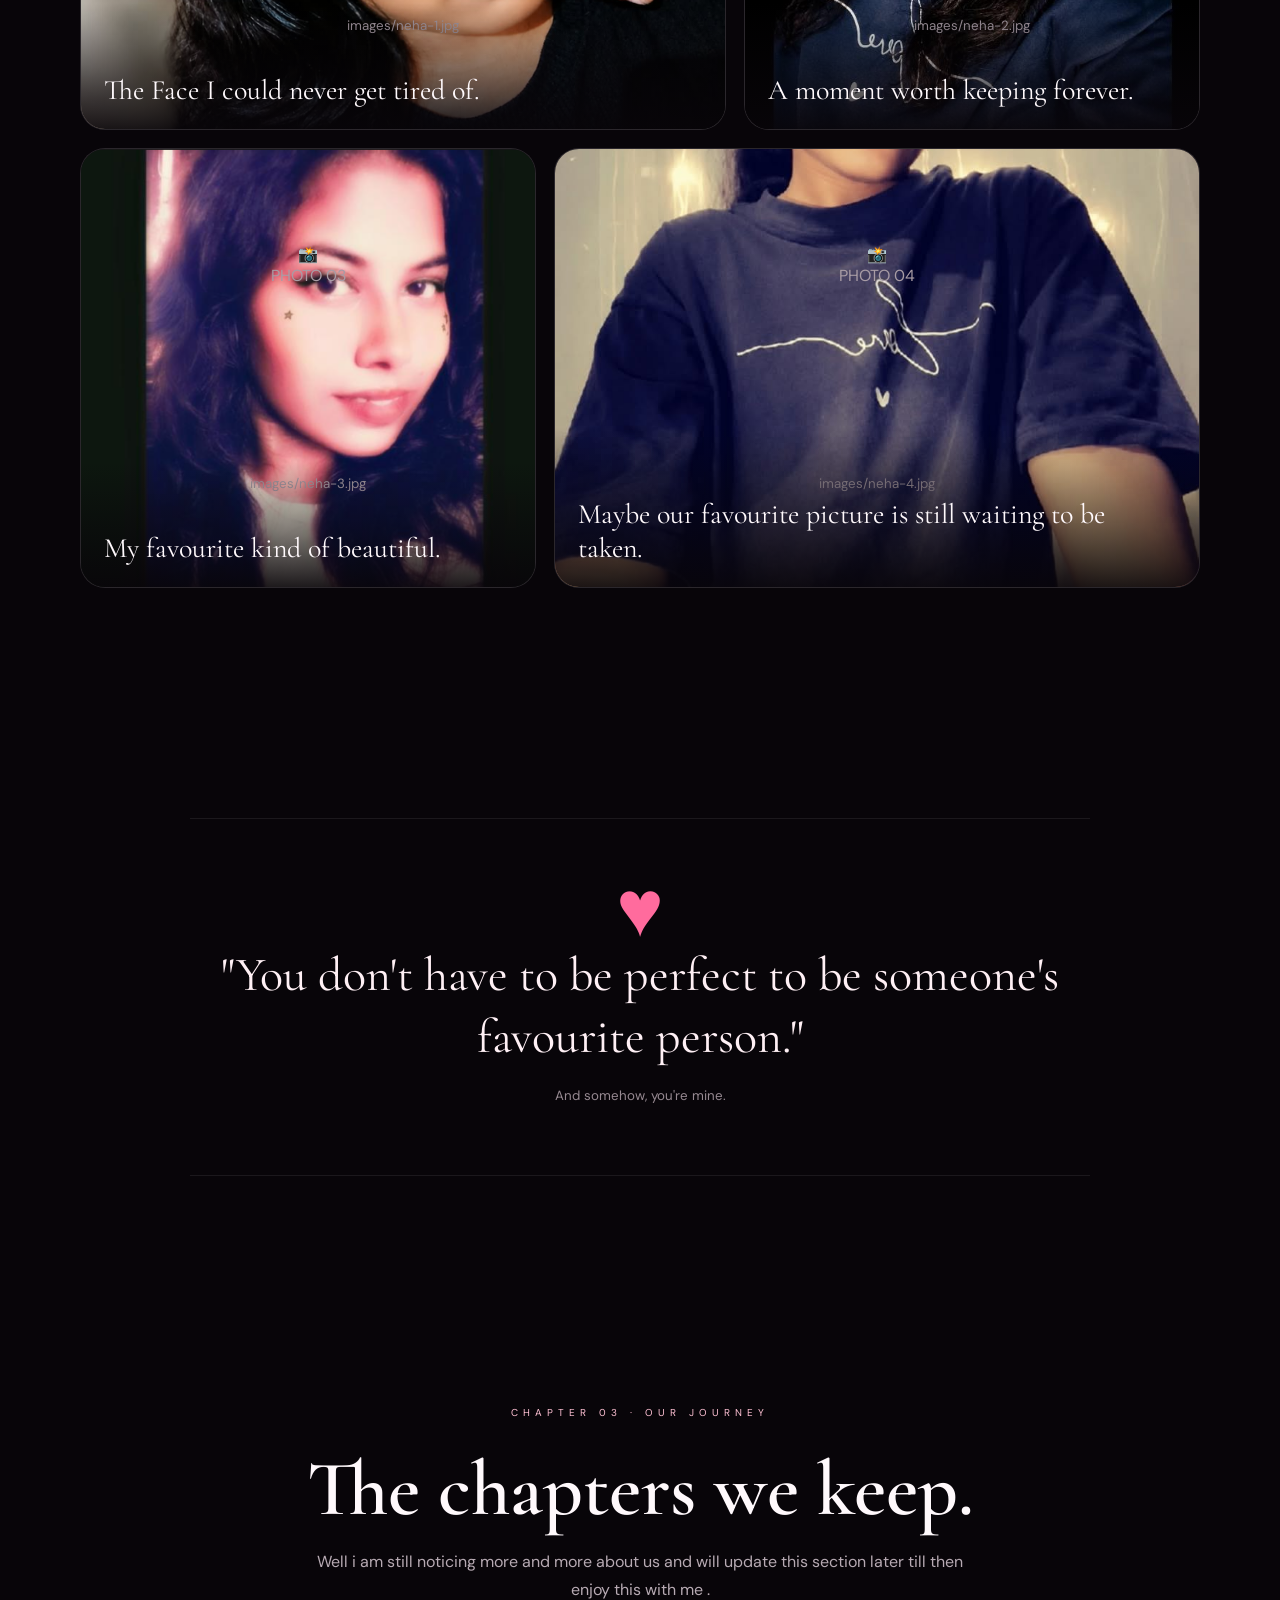
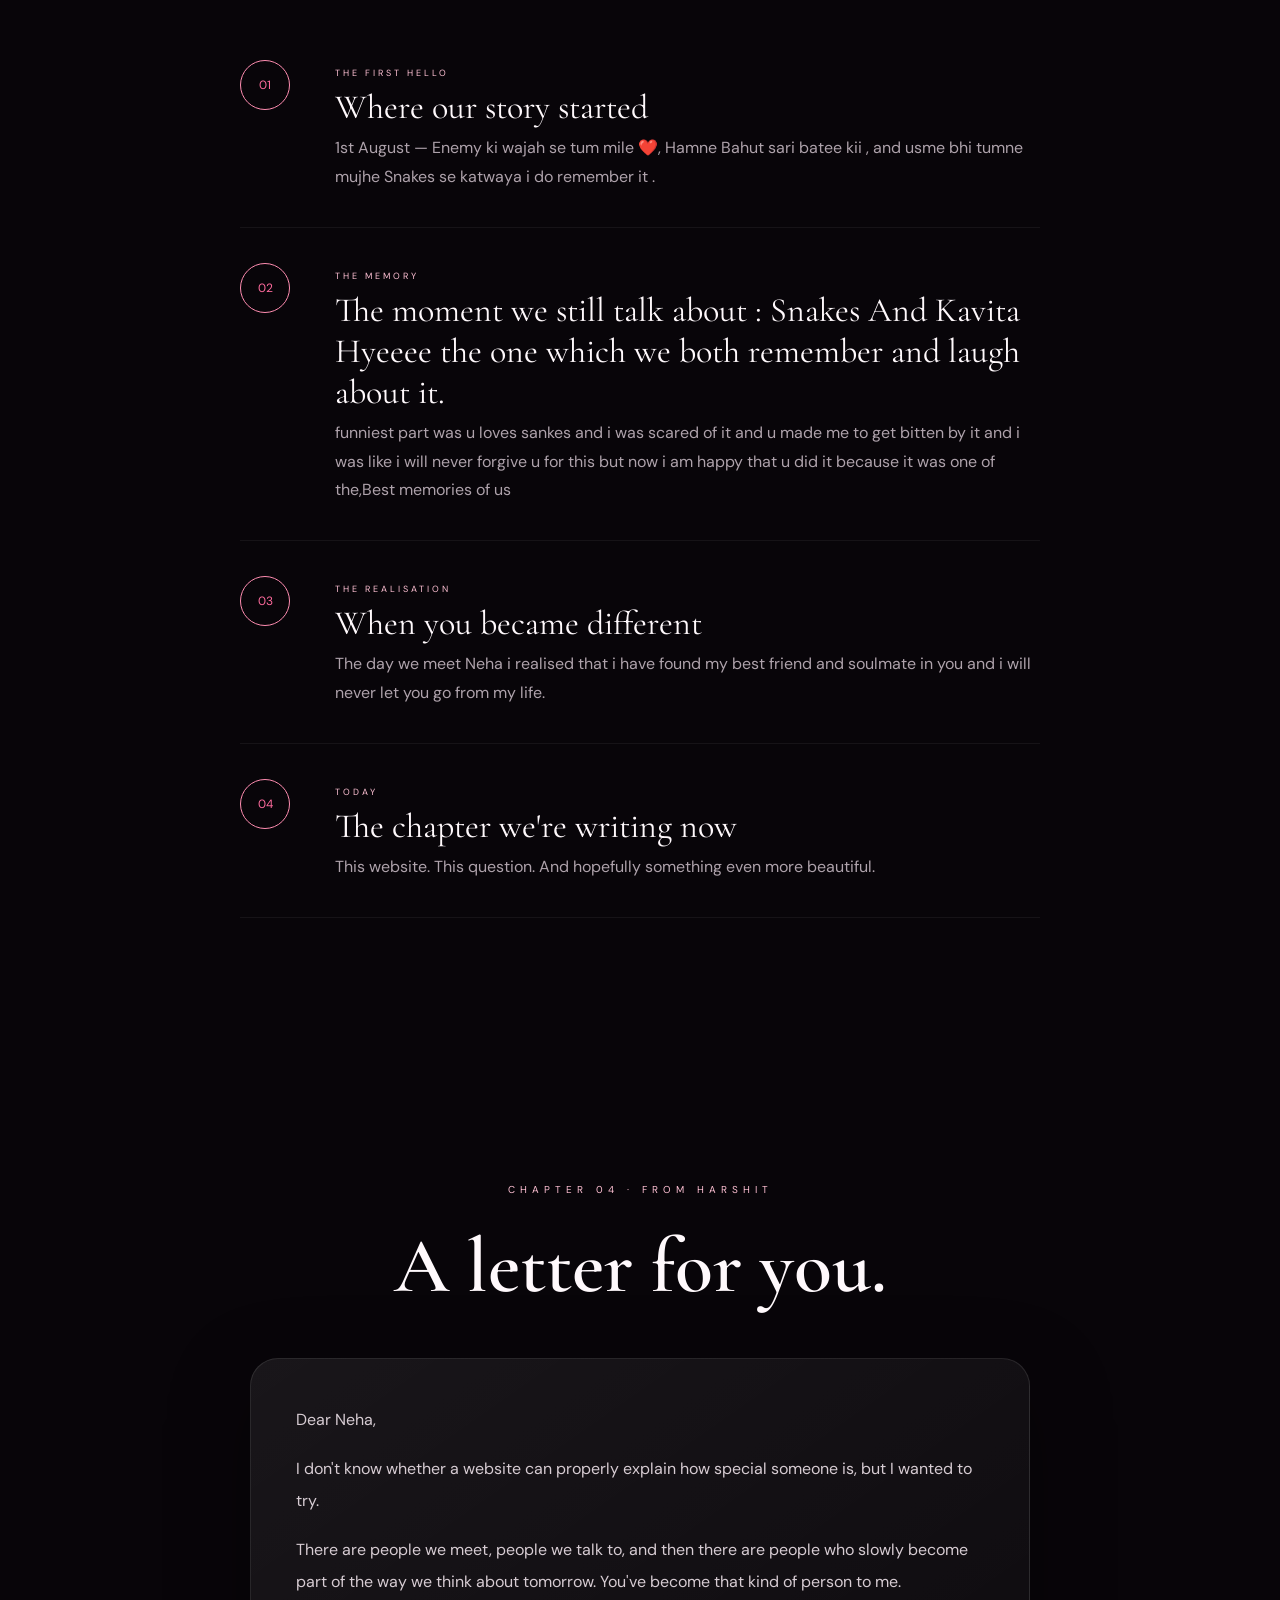
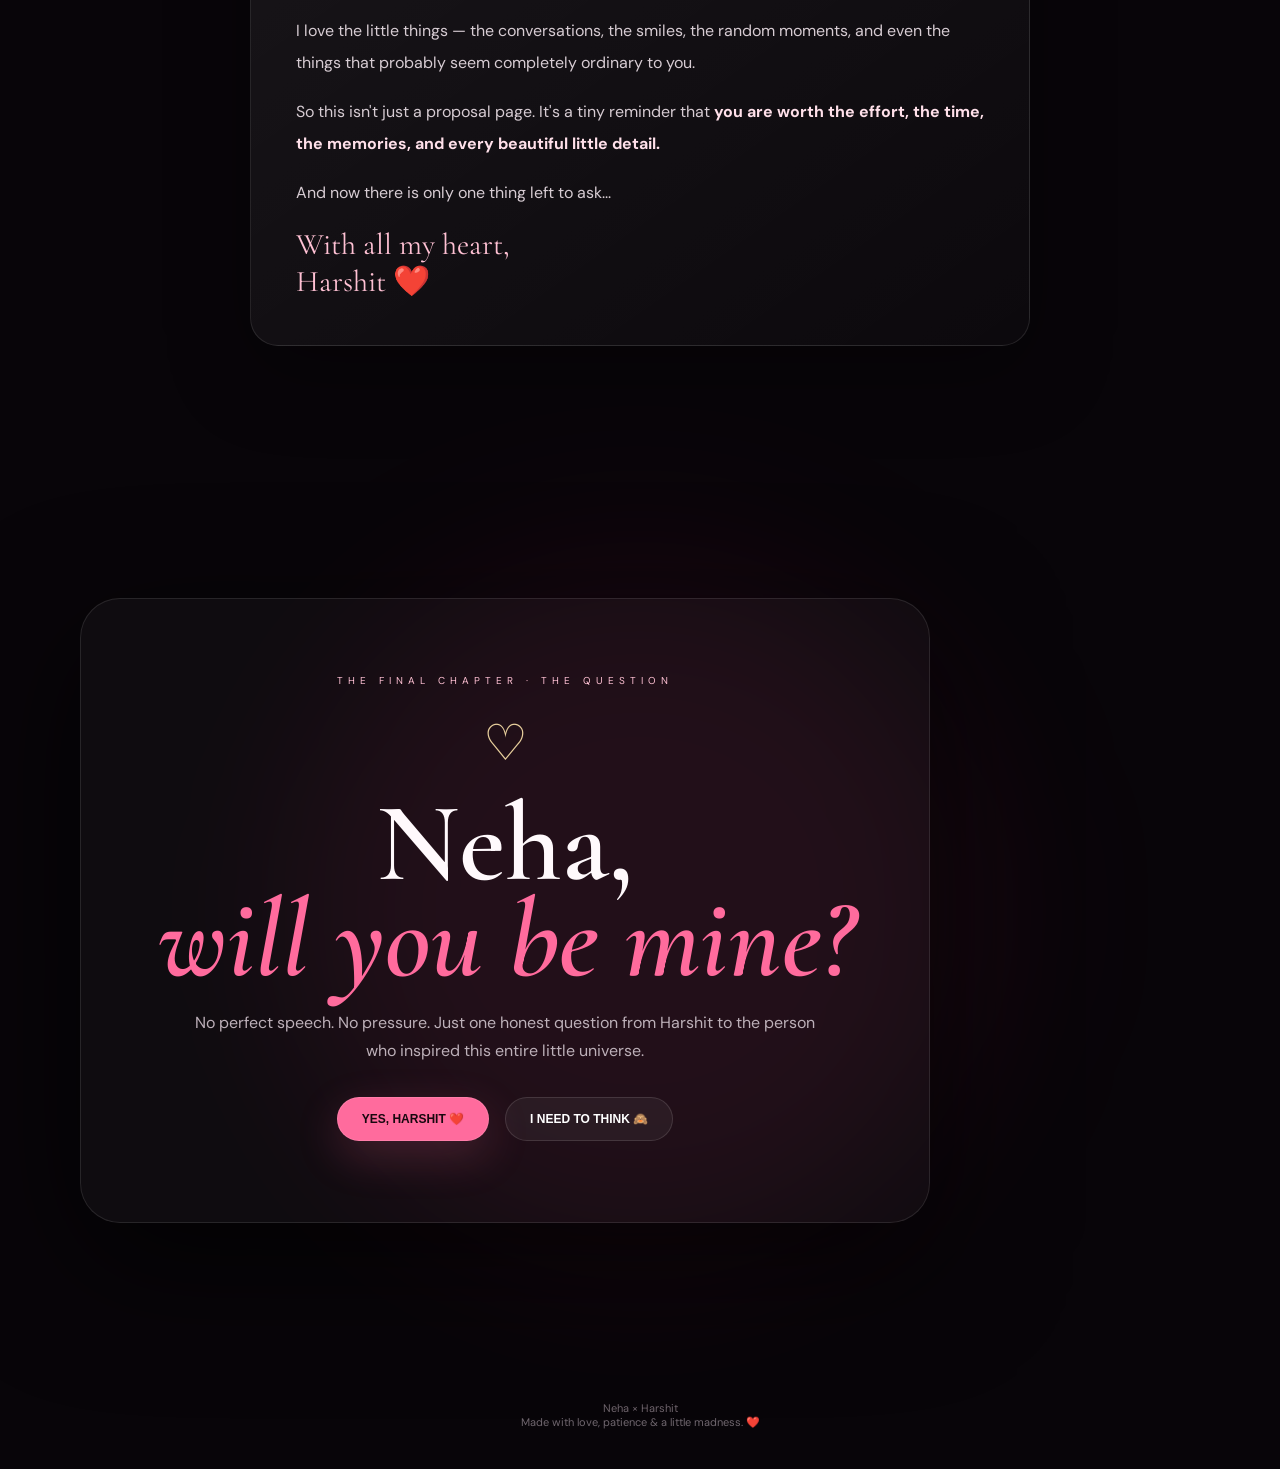
==== commit 10d827b7: "Update index.html" ====
--- a/index.html
+++ b/index.html
@@ -371,7 +371,7 @@
                         </div>
 
                         <figcaption>
-                            The smile I could never get tired of.
+                            The Face I could never get tired of.
                         </figcaption>
 
                     </figure>
@@ -532,9 +532,7 @@
 
                 <p class="lead center">
 
-                    These are placeholders.
-                    Later you can give me your real story
-                    and I'll personalize every section.
+                 Well i am still noticing more and more about us and will update this section later till then enjoy this with me .
 
                 </p>
 
